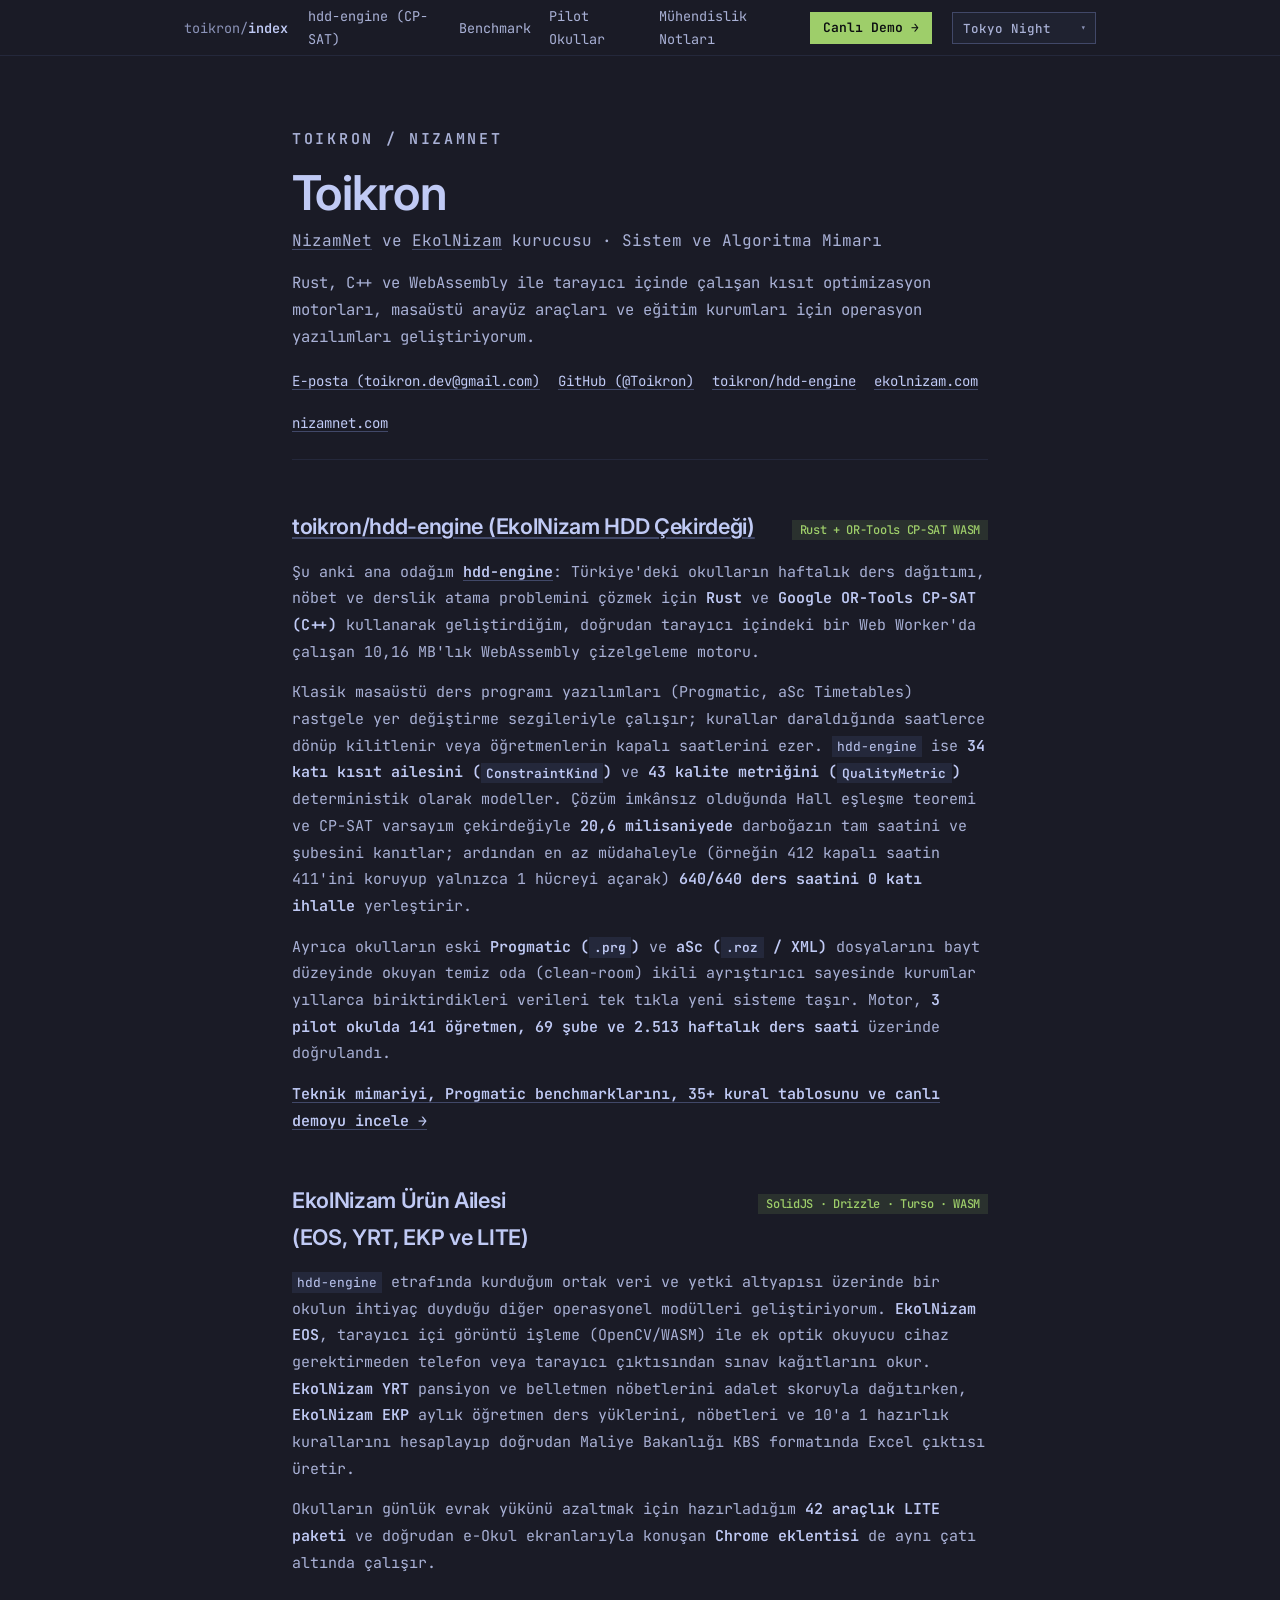
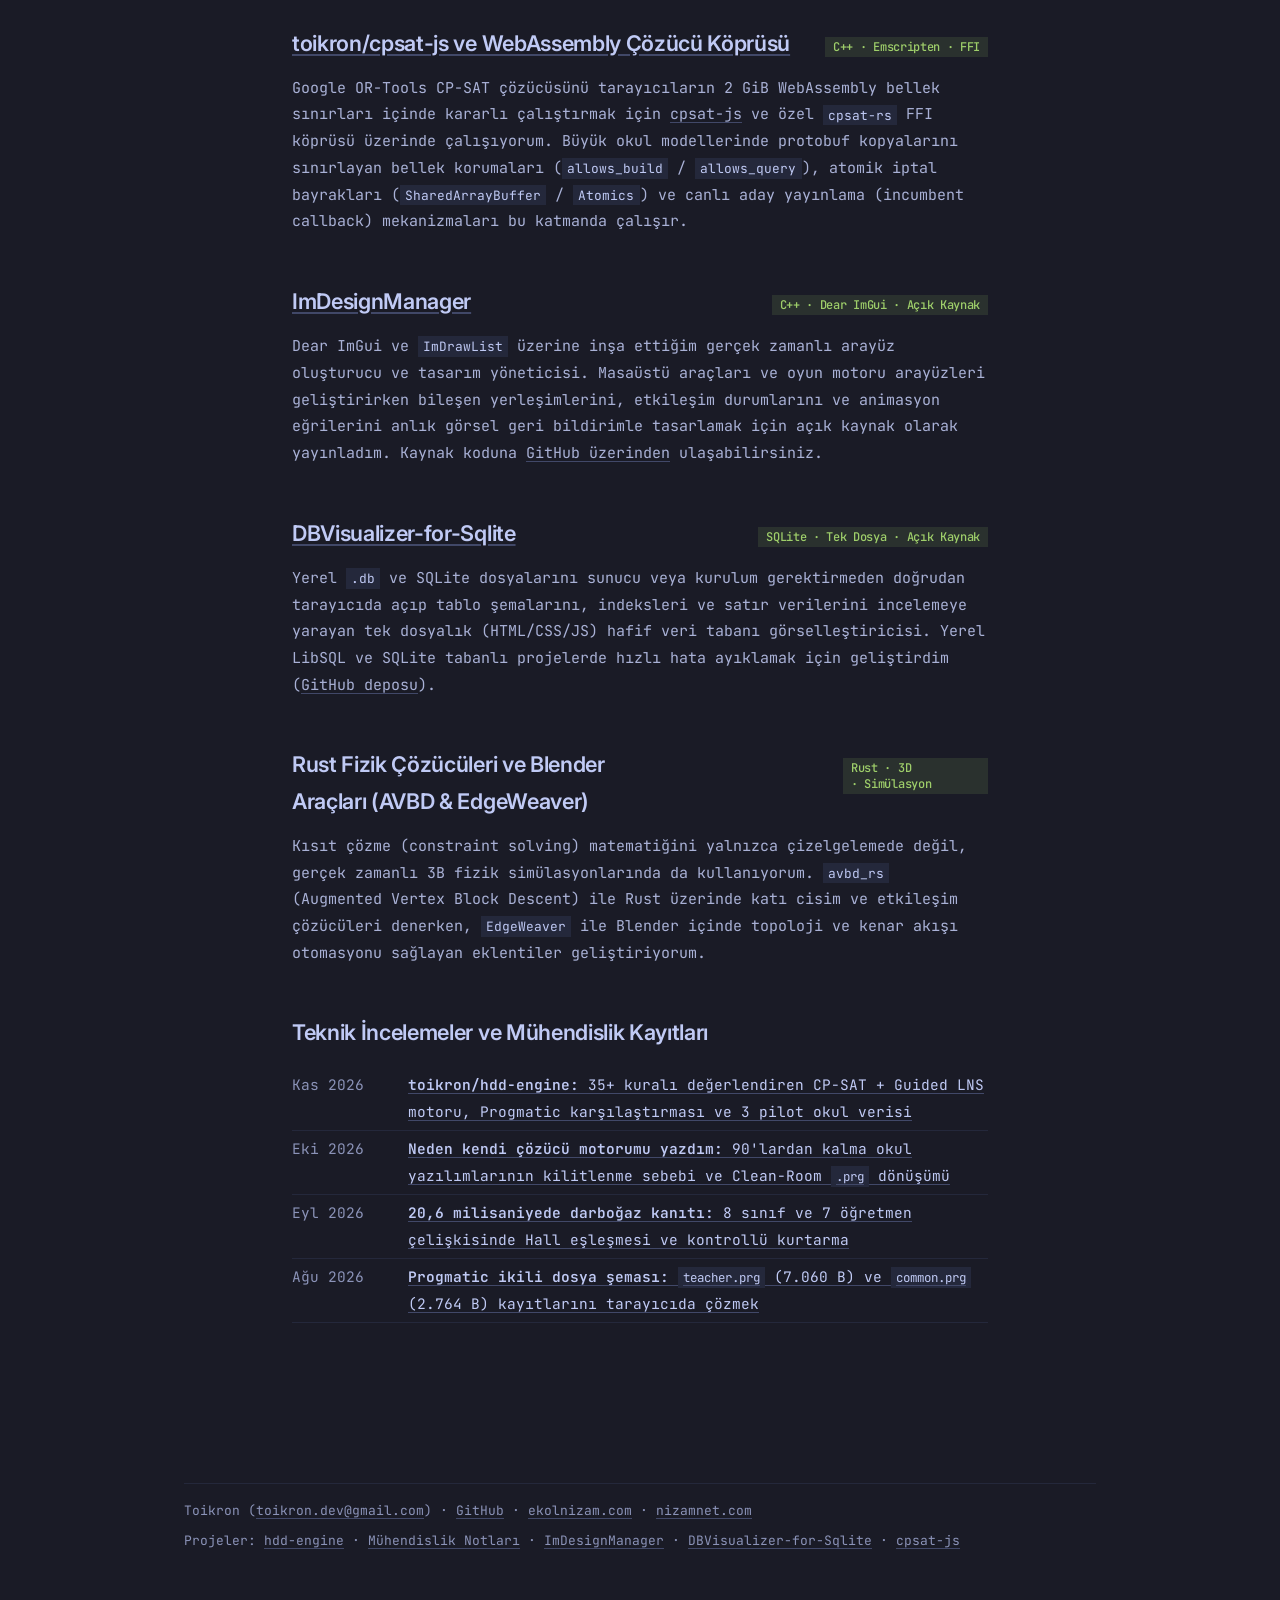
==== index.html @ 5dd24858 "Initial publish: Toikron engineering profile & hdd-engine CP-SAT benchmark" ====
<!DOCTYPE html>
<html lang="tr" data-theme="tokyo-night">
<head>
  <meta charset="utf-8">
  <meta name="viewport" content="width=device-width, initial-scale=1">
  <title>Toikron · NizamNet, EkolNizam ve Sistem Mühendisliği</title>
  <meta name="description" content="Toikron - NizamNet ve EkolNizam kurucusu. Rust, C++, WebAssembly ve kısıt programlama (OR-Tools CP-SAT) tabanlı operasyon yazılımları, geliştirici araçları ve açık kaynak projeler.">
  <meta name="author" content="Toikron">
  <script>
    (() => {
      let theme = null;
      try { theme = localStorage.getItem("theme"); } catch {}
      if (!theme) theme = "tokyo-night";
      document.documentElement.dataset.theme = theme;
    })();
  </script>
  <link rel="stylesheet" href="/style.css">
</head>
<body>
  <header class="bar">
    <div class="bar-inner">
      <a class="bar-name" href="/"><span>toikron/</span>index</a>
      <nav class="bar-links" aria-label="Ana menü">
        <a href="/hdd-engine/">hdd-engine (CP-SAT)</a>
        <a class="hide-sm" href="/hdd-engine/#measured">Benchmark</a>
        <a class="hide-sm" href="/hdd-engine/#pilot">Pilot Okullar</a>
        <a class="hide-sm" href="/hdd-engine/neden/">Mühendislik Notları</a>
        <a class="sponsor-button" href="/hdd-engine/#live-demo">Canlı Demo →</a>
      </nav>
      <label class="theme">
        <select class="theme-select" id="theme" aria-label="Tema seçimi">
          <option value="tokyo-night">Tokyo Night</option>
          <option value="catppuccin">Catppuccin</option>
          <option value="flexoki-light">Flexoki Light</option>
        </select>
        <span class="caret" aria-hidden="true">▾</span>
      </label>
    </div>
  </header>

  <main class="profile-page">
    <div class="profile-header">
      <p class="eyebrow">TOIKRON / NIZAMNET</p>
      <h1>Toikron</h1>
      <p class="role"><a href="https://nizamnet.com">NizamNet</a> ve <a href="https://ekolnizam.com">EkolNizam</a> kurucusu · Sistem ve Algoritma Mimarı</p>
      <p class="lead">
        Rust, C++ ve WebAssembly ile tarayıcı içinde çalışan kısıt optimizasyon motorları, masaüstü arayüz araçları ve eğitim kurumları için operasyon yazılımları geliştiriyorum.
      </p>
      <div class="contact-links">
        <a href="mailto:toikron.dev@gmail.com">E-posta (toikron.dev@gmail.com)</a>
        <a href="https://github.com/Toikron">GitHub (@Toikron)</a>
        <a href="/hdd-engine/">toikron/hdd-engine</a>
        <a href="https://ekolnizam.com">ekolnizam.com</a>
        <a href="https://nizamnet.com">nizamnet.com</a>
      </div>
    </div>

    <h2 id="hdd-engine">
      <span><a href="/hdd-engine/">toikron/hdd-engine (EkolNizam HDD Çekirdeği)</a></span>
      <span class="tag">Rust + OR-Tools CP-SAT WASM</span>
    </h2>
    <p>
      Şu anki ana odağım <a href="/hdd-engine/"><strong>hdd-engine</strong></a>: Türkiye'deki okulların haftalık ders dağıtımı, nöbet ve derslik atama problemini çözmek için <strong>Rust</strong> ve <strong>Google OR-Tools CP-SAT (C++)</strong> kullanarak geliştirdiğim, doğrudan tarayıcı içindeki bir Web Worker'da çalışan 10,16 MB'lık WebAssembly çizelgeleme motoru.
    </p>
    <p>
      Klasik masaüstü ders programı yazılımları (Progmatic, aSc Timetables) rastgele yer değiştirme sezgileriyle çalışır; kurallar daraldığında saatlerce dönüp kilitlenir veya öğretmenlerin kapalı saatlerini ezer. <code>hdd-engine</code> ise <strong>34 katı kısıt ailesini (<code>ConstraintKind</code>)</strong> ve <strong>43 kalite metriğini (<code>QualityMetric</code>)</strong> deterministik olarak modeller. Çözüm imkânsız olduğunda Hall eşleşme teoremi ve CP-SAT varsayım çekirdeğiyle <strong>20,6 milisaniyede</strong> darboğazın tam saatini ve şubesini kanıtlar; ardından en az müdahaleyle (örneğin 412 kapalı saatin 411'ini koruyup yalnızca 1 hücreyi açarak) <strong>640/640 ders saatini 0 katı ihlalle</strong> yerleştirir.
    </p>
    <p>
      Ayrıca okulların eski <strong>Progmatic (<code>.prg</code>)</strong> ve <strong>aSc (<code>.roz</code> / XML)</strong> dosyalarını bayt düzeyinde okuyan temiz oda (clean-room) ikili ayrıştırıcı sayesinde kurumlar yıllarca biriktirdikleri verileri tek tıkla yeni sisteme taşır. Motor, <strong>3 pilot okulda 141 öğretmen, 69 şube ve 2.513 haftalık ders saati</strong> üzerinde doğrulandı.
    </p>
    <p>
      <a href="/hdd-engine/"><strong>Teknik mimariyi, Progmatic benchmarklarını, 35+ kural tablosunu ve canlı demoyu incele →</strong></a>
    </p>

    <h2 id="ekolnizam-ekosistem">
      <span>EkolNizam Ürün Ailesi (EOS, YRT, EKP ve LITE)</span>
      <span class="tag">SolidJS · Drizzle · Turso · WASM</span>
    </h2>
    <p>
      <code>hdd-engine</code> etrafında kurduğum ortak veri ve yetki altyapısı üzerinde bir okulun ihtiyaç duyduğu diğer operasyonel modülleri geliştiriyorum. <strong>EkolNizam EOS</strong>, tarayıcı içi görüntü işleme (OpenCV/WASM) ile ek optik okuyucu cihaz gerektirmeden telefon veya tarayıcı çıktısından sınav kağıtlarını okur. <strong>EkolNizam YRT</strong> pansiyon ve belletmen nöbetlerini adalet skoruyla dağıtırken, <strong>EkolNizam EKP</strong> aylık öğretmen ders yüklerini, nöbetleri ve 10'a 1 hazırlık kurallarını hesaplayıp doğrudan Maliye Bakanlığı KBS formatında Excel çıktısı üretir.
    </p>
    <p>
      Okulların günlük evrak yükünü azaltmak için hazırladığım <strong>42 araçlık LITE paketi</strong> ve doğrudan e-Okul ekranlarıyla konuşan <strong>Chrome eklentisi</strong> de aynı çatı altında çalışır.
    </p>

    <h2 id="cpsat-js">
      <span><a href="https://github.com/Toikron/cpsat-js">toikron/cpsat-js ve WebAssembly Çözücü Köprüsü</a></span>
      <span class="tag">C++ · Emscripten · FFI</span>
    </h2>
    <p>
      Google OR-Tools CP-SAT çözücüsünü tarayıcıların 2 GiB WebAssembly bellek sınırları içinde kararlı çalıştırmak için <a href="https://github.com/Toikron/cpsat-js">cpsat-js</a> ve özel <code>cpsat-rs</code> FFI köprüsü üzerinde çalışıyorum. Büyük okul modellerinde protobuf kopyalarını sınırlayan bellek korumaları (<code>allows_build</code> / <code>allows_query</code>), atomik iptal bayrakları (<code>SharedArrayBuffer</code> / <code>Atomics</code>) ve canlı aday yayınlama (incumbent callback) mekanizmaları bu katmanda çalışır.
    </p>

    <h2 id="imdesignmanager">
      <span><a href="https://github.com/Toikron/ImDesignManager">ImDesignManager</a></span>
      <span class="tag">C++ · Dear ImGui · Açık Kaynak</span>
    </h2>
    <p>
      Dear ImGui ve <code>ImDrawList</code> üzerine inşa ettiğim gerçek zamanlı arayüz oluşturucu ve tasarım yöneticisi. Masaüstü araçları ve oyun motoru arayüzleri geliştirirken bileşen yerleşimlerini, etkileşim durumlarını ve animasyon eğrilerini anlık görsel geri bildirimle tasarlamak için açık kaynak olarak yayınladım. Kaynak koduna <a href="https://github.com/Toikron/ImDesignManager">GitHub üzerinden</a> ulaşabilirsiniz.
    </p>

    <h2 id="dbvisualizer">
      <span><a href="https://github.com/Toikron/DBVisualizer-for-Sqlite">DBVisualizer-for-Sqlite</a></span>
      <span class="tag">SQLite · Tek Dosya · Açık Kaynak</span>
    </h2>
    <p>
      Yerel <code>.db</code> ve SQLite dosyalarını sunucu veya kurulum gerektirmeden doğrudan tarayıcıda açıp tablo şemalarını, indeksleri ve satır verilerini incelemeye yarayan tek dosyalık (HTML/CSS/JS) hafif veri tabanı görselleştiricisi. Yerel LibSQL ve SQLite tabanlı projelerde hızlı hata ayıklamak için geliştirdim (<a href="https://github.com/Toikron/DBVisualizer-for-Sqlite">GitHub deposu</a>).
    </p>

    <h2 id="fizik-ve-3d">
      <span>Rust Fizik Çözücüleri ve Blender Araçları (AVBD &amp; EdgeWeaver)</span>
      <span class="tag">Rust · 3D · Simülasyon</span>
    </h2>
    <p>
      Kısıt çözme (constraint solving) matematiğini yalnızca çizelgelemede değil, gerçek zamanlı 3B fizik simülasyonlarında da kullanıyorum. <code>avbd_rs</code> (Augmented Vertex Block Descent) ile Rust üzerinde katı cisim ve etkileşim çözücüleri denerken, <code>EdgeWeaver</code> ile Blender içinde topoloji ve kenar akışı otomasyonu sağlayan eklentiler geliştiriyorum.
    </p>

    <h2 id="yazilar">
      <span>Teknik İncelemeler ve Mühendislik Kayıtları</span>
    </h2>
    <ul class="posts">
      <li>
        <time>Kas 2026</time>
        <span><a href="/hdd-engine/"><strong>toikron/hdd-engine:</strong> 35+ kuralı değerlendiren CP-SAT + Guided LNS motoru, Progmatic karşılaştırması ve 3 pilot okul verisi</a></span>
      </li>
      <li>
        <time>Eki 2026</time>
        <span><a href="/hdd-engine/neden/"><strong>Neden kendi çözücü motorumu yazdım:</strong> 90'lardan kalma okul yazılımlarının kilitlenme sebebi ve Clean-Room <code>.prg</code> dönüşümü</a></span>
      </li>
      <li>
        <time>Eyl 2026</time>
        <span><a href="/hdd-engine/#diagnosis"><strong>20,6 milisaniyede darboğaz kanıtı:</strong> 8 sınıf ve 7 öğretmen çelişkisinde Hall eşleşmesi ve kontrollü kurtarma</a></span>
      </li>
      <li>
        <time>Ağu 2026</time>
        <span><a href="/hdd-engine/#prg-binary"><strong>Progmatic ikili dosya şeması:</strong> <code>teacher.prg</code> (7.060 B) ve <code>common.prg</code> (2.764 B) kayıtlarını tarayıcıda çözmek</a></span>
      </li>
    </ul>
  </main>

  <footer>
    <p>Toikron (<a href="mailto:toikron.dev@gmail.com">toikron.dev@gmail.com</a>) · <a href="https://github.com/Toikron">GitHub</a> · <a href="https://ekolnizam.com">ekolnizam.com</a> · <a href="https://nizamnet.com">nizamnet.com</a></p>
    <p class="more-projects">Projeler: <a href="/hdd-engine/">hdd-engine</a> · <a href="/hdd-engine/neden/">Mühendislik Notları</a> · <a href="https://github.com/Toikron/ImDesignManager">ImDesignManager</a> · <a href="https://github.com/Toikron/DBVisualizer-for-Sqlite">DBVisualizer-for-Sqlite</a> · <a href="https://github.com/Toikron/cpsat-js">cpsat-js</a></p>
  </footer>

  <script type="module">
    const sel = document.getElementById("theme");
    const root = document.documentElement;
    sel.value = root.dataset.theme || "tokyo-night";
    sel.addEventListener("change", () => {
      root.classList.add("no-transition");
      root.dataset.theme = sel.value;
      try { localStorage.setItem("theme", sel.value); } catch {}
      requestAnimationFrame(() => requestAnimationFrame(() => root.classList.remove("no-transition")));
    });
  </script>
</body>
</html>
---- style.css ----
@import url('https://fonts.googleapis.com/css2?family=Inter:wght@400;500;600;700&family=JetBrains+Mono:wght@400;500;600;700&display=swap');

:root, [data-theme="tokyo-night"] {
  color-scheme: dark;
  --t-bg-deep: #13141c;
  --t-bg: #1a1b26;
  --t-surface: #1f2230;
  --t-surface-2: #24283b;
  --t-border-subtle: #24283b;
  --t-border-strong: #414868;
  --t-text: #c0caf5;
  --t-text-secondary: #a9b1d6;
  --t-text-muted: #8b93b8;
  --t-brand: #9ece6a;
  --t-brand-soft: #9ece6a1f;
  --t-brand-ink: #0c0e10;
  --t-green: #9ece6a;
  --t-green-ink: #0c0e10;
  --t-warn: #e0af68;
  --t-danger: #f7768e;
  --t-danger-soft: #f7768e24;
  --t-info: #7aa2f7;
  --t-selection: #292e42;
  --t-ring: rgba(255, 255, 255, 0.07);
  --t-ring-hover: rgba(255, 255, 255, 0.14);
}

[data-theme="catppuccin"] {
  color-scheme: dark;
  --t-bg-deep: #11111b;
  --t-bg: #1e1e2e;
  --t-surface: #232334;
  --t-surface-2: #313244;
  --t-border-subtle: #313244;
  --t-border-strong: #45475a;
  --t-text: #cdd6f4;
  --t-text-secondary: #bac2de;
  --t-text-muted: #9399b2;
  --t-brand: #89b4fa;
  --t-brand-soft: #89b4fa1f;
  --t-brand-ink: #11111b;
  --t-green: #a6e3a1;
  --t-green-ink: #11111b;
  --t-warn: #f9e2af;
  --t-danger: #f38ba8;
  --t-danger-soft: #f38ba824;
  --t-info: #89dceb;
  --t-selection: #45475a;
  --t-ring: rgba(255, 255, 255, 0.07);
  --t-ring-hover: rgba(255, 255, 255, 0.14);
}

[data-theme="flexoki-light"] {
  color-scheme: light;
  --t-bg-deep: #f2f0e5;
  --t-bg: #fffcf0;
  --t-surface: #f7f4e9;
  --t-surface-2: #e6e4d9;
  --t-border-subtle: #e6e4d9;
  --t-border-strong: #b7b5ac;
  --t-text: #100f0f;
  --t-text-secondary: #403e3c;
  --t-text-muted: #6f6e69;
  --t-brand: #205ea6;
  --t-brand-soft: #205ea61f;
  --t-brand-ink: #fffcf0;
  --t-green: #66800b;
  --t-green-ink: #fffcf0;
  --t-warn: #ad8301;
  --t-danger: #af3029;
  --t-danger-soft: #af30291a;
  --t-info: #205ea6;
  --t-selection: #dad8ce;
  --t-ring: rgba(0, 0, 0, 0.1);
  --t-ring-hover: rgba(0, 0, 0, 0.18);
}

:root {
  --color-bg-deep: var(--t-bg-deep);
  --color-bg: var(--t-bg);
  --color-surface: var(--t-surface);
  --color-surface-2: var(--t-surface-2);
  --color-border: var(--t-border-subtle);
  --color-border-strong: var(--t-border-strong);
  --color-text: var(--t-text);
  --color-text-secondary: var(--t-text-secondary);
  --color-text-muted: var(--t-text-muted);
  --color-brand: var(--t-brand);
  --color-brand-soft: var(--t-brand-soft);
  --color-brand-ink: var(--t-brand-ink);
  --color-ring: var(--t-brand);
  --font-mono: "JetBrains Mono", ui-monospace, SFMono-Regular, Menlo, Consolas, monospace;
  --font-sans: "Inter", -apple-system, BlinkMacSystemFont, "Segoe UI", Roboto, sans-serif;
  --nav-h: 3.5rem;
  --measure: 50rem;
}

.no-transition, .no-transition * {
  transition: none !important;
}

* {
  box-sizing: border-box;
  border-radius: 0;
}

[hidden] {
  display: none !important;
}

html {
  -webkit-text-size-adjust: 100%;
  font-synthesis: none;
  scroll-behavior: smooth;
}

body {
  background: var(--color-bg);
  color: var(--color-text);
  font: 400 15.5px/1.68 var(--font-mono);
  margin: 0;
}

::selection {
  background: var(--t-selection);
  color: var(--color-text);
}

[id] {
  scroll-margin-top: calc(var(--nav-h) + 1rem);
}

h1, h2, h3, h4 {
  font-family: var(--font-sans);
  letter-spacing: -0.015em;
  text-wrap: balance;
  color: var(--color-text);
  margin: 0;
  font-weight: 600;
}

a {
  color: inherit;
  text-decoration: underline;
  text-decoration-color: var(--color-border-strong);
  text-underline-offset: 3px;
  text-decoration-skip-ink: auto;
  transition: text-decoration-color 0.15s ease-out, color 0.15s ease-out;
}

a:hover {
  text-decoration-color: var(--color-brand);
  color: var(--color-text);
}

:focus-visible {
  outline: 2px solid var(--color-ring);
  outline-offset: 2px;
}

code {
  font-family: var(--font-mono);
}

:not(pre) > code {
  background: var(--color-surface-2);
  padding: 0.15em 0.4em;
  font-size: 0.86em;
  color: var(--color-text);
}

/* Header Bar (huacnlee/cargo style) */
.bar {
  z-index: 100;
  height: var(--nav-h);
  background: var(--color-bg);
  border-bottom: 1px solid var(--color-border);
  position: sticky;
  top: 0;
}

.bar-inner, main, footer {
  max-width: 60rem;
  margin: 0 auto;
  padding-inline: 1rem;
}

@media (min-width: 40rem) {
  .bar-inner, main, footer {
    padding-inline: 1.5rem;
  }
}

.bar-inner {
  align-items: center;
  gap: 20px;
  height: 3.5rem;
  font-size: 13.5px;
  display: flex;
}

.bar-name {
  margin-right: auto;
  font-weight: 600;
  text-decoration: none;
  white-space: nowrap;
}

.bar-name span {
  color: var(--color-text-muted);
  font-weight: 400;
}

.bar-links {
  gap: 18px;
  align-items: center;
  display: flex;
}

.bar a:not(.bar-name):not(.sponsor-button) {
  color: var(--color-text-secondary);
  text-decoration: none;
}

.bar a:not(.bar-name):not(.sponsor-button):hover {
  color: var(--color-brand);
}

.theme {
  align-items: center;
  display: inline-flex;
  position: relative;
}

.theme-select {
  -webkit-appearance: none;
  appearance: none;
  cursor: pointer;
  font: 500 12.5px var(--font-mono);
  color: var(--color-text-secondary);
  background: var(--color-surface);
  border: 1px solid var(--color-border-strong);
  height: 32px;
  padding: 0 28px 0 10px;
}

.theme-select:hover {
  background: var(--color-surface-2);
}

.theme .caret {
  color: var(--color-text-muted);
  pointer-events: none;
  font-size: 11px;
  position: absolute;
  right: 9px;
}

.sponsor-button {
  background: var(--t-green);
  height: 32px;
  color: var(--t-green-ink) !important;
  border: 1px solid var(--t-green);
  flex: none;
  align-items: center;
  padding: 0 12px;
  font-weight: 600;
  font-size: 13px;
  text-decoration: none !important;
  display: inline-flex;
  cursor: pointer;
}

.sponsor-button:hover {
  filter: brightness(1.08);
}

/* Profile Home Styles (huacnlee.github.io style) */
.profile-page {
  max-width: 46rem;
  margin: 0 auto;
  padding: 56px 1.25rem 80px;
}

.eyebrow {
  letter-spacing: 0.18em;
  text-transform: uppercase;
  color: var(--color-brand);
  margin: 0 0 12px;
  font-size: 12px;
  font-weight: 600;
}

.profile-header h1 {
  font-size: clamp(2.2rem, 5vw, 3rem);
  line-height: 1.08;
  margin-bottom: 8px;
}

.profile-header .role {
  color: var(--color-text-secondary);
  font-size: 16px;
  margin: 0 0 14px;
}

.profile-header .lead {
  color: var(--color-text-secondary);
  font-size: 15.5px;
  line-height: 1.75;
  margin: 0 0 20px;
}

.contact-links {
  display: flex;
  flex-wrap: wrap;
  gap: 18px;
  font-size: 14px;
  margin-bottom: 48px;
  padding-bottom: 24px;
  border-bottom: 1px solid var(--color-border);
}

.profile-page h2 {
  margin: 48px 0 12px;
  font-size: 1.35rem;
  display: flex;
  align-items: baseline;
  justify-content: space-between;
  gap: 12px;
}

.profile-page h2 .tag {
  font: 500 12px var(--font-mono);
  color: var(--color-brand);
  background: var(--color-brand-soft);
  padding: 2px 8px;
}

.profile-page p {
  color: var(--color-text-secondary);
  margin: 14px 0;
  font-size: 15px;
  line-height: 1.78;
}

.profile-page strong {
  color: var(--color-text);
  font-weight: 600;
}

/* Hero & Install Box */
.hero {
  padding: 52px 0 24px;
}

.hero-label {
  letter-spacing: 0.18em;
  text-transform: uppercase;
  color: var(--color-brand);
  margin: 0 0 14px;
  font-size: 12px;
  font-weight: 600;
}

.hero h1 {
  letter-spacing: -0.02em;
  font-size: clamp(1.95rem, 5vw, 2.85rem);
  line-height: 1.12;
}

.hero h1 code {
  color: var(--color-brand);
  background: transparent;
  padding: 0;
  font-size: 0.92em;
  font-weight: 600;
}

.hero p.lead {
  color: var(--color-text-secondary);
  max-width: var(--measure);
  margin: 16px 0 28px;
  font-size: 15.5px;
  line-height: 1.72;
}

.install {
  background: var(--color-bg-deep);
  box-shadow: 0 0 0 1px var(--t-ring);
}

.tabs {
  border-bottom: 1px solid var(--color-border);
  display: flex;
  flex-wrap: wrap;
}

.tab {
  font: 500 13px var(--font-mono);
  color: var(--color-text-muted);
  cursor: pointer;
  background: transparent;
  border: 0;
  height: 40px;
  padding: 0 16px;
  box-shadow: inset 0 -2px transparent;
}

.tab[aria-selected="true"] {
  color: var(--color-text);
  box-shadow: inset 0 -2px 0 var(--color-brand);
}

.cmd {
  align-items: center;
  gap: 12px;
  padding: 16px;
  display: flex;
}

.cmd pre {
  flex: 1;
  min-width: 0;
  margin: 0;
  font-size: 13.5px;
  overflow-x: auto;
  color: var(--color-text);
}

.cmd .prompt {
  color: var(--color-text-muted);
  user-select: none;
}

.btn {
  cursor: pointer;
  background: var(--color-brand);
  height: 34px;
  padding: 0 12px;
  color: var(--color-brand-ink);
  border: 0;
  font: 600 12px var(--font-mono);
  flex: none;
  place-items: center;
  display: inline-flex;
}

.install-note {
  color: var(--color-text-secondary);
  max-width: var(--measure);
  margin: 14px 0 0;
  font-size: 13.5px;
  line-height: 1.65;
}

section {
  padding-top: 64px;
}

section > h2 {
  font-size: 1.55rem;
}

.section-desc {
  color: var(--color-text-secondary);
  max-width: var(--measure);
  margin: 8px 0 24px;
  font-size: 15px;
  line-height: 1.72;
}

/* Proof & Benchmark Cards */
.proof {
  background: var(--color-surface);
  box-shadow: 0 0 0 1px var(--t-ring);
  margin: 0 0 24px;
  padding: 20px 24px 22px;
}

.proof-title {
  color: var(--color-text-secondary);
  margin: 0 0 16px;
  font-size: 13px;
}

.proof-grid {
  grid-template-columns: 1fr 1fr;
  gap: 24px 40px;
  display: grid;
}

.proof-grid-3 {
  grid-template-columns: repeat(3, 1fr);
  gap: 20px 28px;
  display: grid;
}

.stat-label {
  color: var(--color-text-secondary);
  margin: 0;
  font-size: 13px;
}

.stat-big {
  flex-wrap: wrap;
  align-items: baseline;
  gap: 10px;
  margin: 4px 0 12px;
  display: flex;
}

.stat-big strong {
  font: 600 clamp(2.1rem, 5vw, 3rem)/1 var(--font-sans);
  letter-spacing: -0.03em;
  color: var(--color-brand);
  font-variant-numeric: tabular-nums;
}

.stat-big span {
  color: var(--color-text-secondary);
  font-size: 13.5px;
}

.mini {
  color: var(--color-text-muted);
  grid-template-columns: 6.5rem 1fr;
  align-items: center;
  gap: 6px 10px;
  font-size: 12px;
  display: grid;
}

.mini .track {
  height: 10px;
}

.mini .val {
  height: 10px;
  color: var(--color-text-secondary);
  font-size: 12px;
  font-weight: 400;
}

.metric {
  border-top: 1px solid var(--color-border);
  padding: 20px 0;
}

.metric h3 {
  font-size: 1.05rem;
}

.metric .note {
  color: var(--color-text-muted);
  margin: 4px 0 12px;
  font-size: 13px;
  line-height: 1.6;
}

.row {
  grid-template-columns: 12.5rem 1fr;
  align-items: center;
  gap: 12px;
  margin: 7px 0;
  font-size: 13px;
  display: grid;
}

.row .who {
  color: var(--color-text-secondary);
}

.track {
  height: 22px;
  position: relative;
  background: rgba(128, 128, 128, 0.06);
}

.fill {
  background: var(--c);
  height: 100%;
  box-shadow: inset 0 0 0 1px var(--o, transparent);
}

.val {
  white-space: nowrap;
  height: 22px;
  color: var(--color-text);
  align-items: center;
  padding-left: 8px;
  font-weight: 500;
  display: flex;
  position: absolute;
  top: 0;
}

.fork {
  --c: var(--color-brand);
}

.nightly {
  --c: var(--color-brand-soft);
  --o: var(--color-brand);
}

.stock {
  --c: var(--color-border-strong);
}

.danger-bar {
  --c: var(--t-danger);
}

.legend {
  color: var(--color-text-secondary);
  flex-wrap: wrap;
  gap: 8px 24px;
  margin: 0 0 10px;
  padding: 0;
  font-size: 13px;
  list-style: none;
  display: flex;
}

.legend li {
  align-items: center;
  gap: 8px;
  display: flex;
}

.swatch {
  background: var(--c);
  width: 12px;
  height: 12px;
  box-shadow: inset 0 0 0 1px var(--o, transparent);
}

.growth {
  grid-template-columns: 1fr 1fr;
  gap: 32px 40px;
  margin-top: 12px;
  display: grid;
}

.growth h3 {
  margin-bottom: 12px;
  font-size: 1.02rem;
}

.cols {
  grid-template-columns: repeat(var(--n), 1fr);
  border-bottom: 1px solid var(--color-border-strong);
  align-items: end;
  gap: 10px;
  height: 170px;
  display: grid;
  padding-top: 16px;
}

.col {
  justify-content: center;
  align-items: end;
  gap: 4px;
  height: 100%;
  display: flex;
}

.col .b {
  background: var(--c);
  width: 44%;
  max-width: 24px;
  position: relative;
}

.h3-val {
  font: 400 13px var(--font-mono);
  color: var(--color-text-secondary);
  margin-left: 8px;
}

.axis {
  grid-template-columns: repeat(var(--n), 1fr);
  color: var(--color-text-muted);
  text-align: center;
  gap: 10px;
  margin-top: 6px;
  font-size: 11.5px;
  display: grid;
}

/* Terminal & Code */
.term {
  background: var(--color-bg-deep);
  box-shadow: 0 0 0 1px var(--t-ring);
  color: var(--color-text-secondary);
  margin: 0 0 20px;
  padding: 1em 1.25em;
  font-size: 12.8px;
  line-height: 1.68;
  overflow-x: auto;
}

.term .prompt {
  color: var(--color-text-muted);
}

.term .cmdline {
  color: var(--color-text);
}

.term .status {
  color: var(--color-brand);
  font-weight: 600;
}

.term .err {
  color: var(--t-danger);
  font-weight: 600;
}

.term .warn {
  color: var(--t-warn);
  font-weight: 600;
}

/* Screenshots */
.shot {
  margin: 0 0 28px;
}

.shot img {
  width: 100%;
  height: auto;
  box-shadow: 0 0 0 1px var(--t-ring);
  display: block;
  background: var(--color-bg-deep);
}

.shot figcaption {
  color: var(--color-text-muted);
  max-width: var(--measure);
  margin-top: 10px;
  font-size: 13px;
  line-height: 1.6;
}

.shot-grid {
  display: grid;
  grid-template-columns: 1fr 1fr;
  gap: 20px;
  margin: 20px 0 28px;
}

/* Lists & Tables */
.changes {
  max-width: var(--measure);
  margin: 0;
  padding: 0 0 0 1.25em;
  list-style: square;
}

.changes li {
  color: var(--color-text-secondary);
  margin: 0 0 16px;
  font-size: 14.8px;
  line-height: 1.72;
}

.changes li::marker {
  color: var(--color-text-muted);
}

.changes strong {
  color: var(--color-text);
  font-weight: 600;
}

.data-table-wrap {
  overflow-x: auto;
  background: var(--color-bg-deep);
  box-shadow: 0 0 0 1px var(--t-ring);
  margin: 16px 0 24px;
}

.data-table {
  width: 100%;
  border-collapse: collapse;
  font-size: 13px;
  text-align: left;
}

.data-table th, .data-table td {
  padding: 10px 14px;
  border-bottom: 1px solid var(--color-border);
  vertical-align: top;
}

.data-table th {
  color: var(--color-text);
  background: var(--color-surface);
  font-weight: 600;
  white-space: nowrap;
}

.data-table td {
  color: var(--color-text-secondary);
}

.badge-ok {
  color: var(--color-brand);
  background: var(--color-brand-soft);
  padding: 2px 6px;
  font-size: 11.5px;
  font-weight: 600;
  white-space: nowrap;
}

.badge-err {
  color: var(--t-danger);
  background: var(--t-danger-soft);
  padding: 2px 6px;
  font-size: 11.5px;
  font-weight: 600;
  white-space: nowrap;
}

/* Interactive Demo Box */
.demo-box {
  background: var(--color-bg-deep);
  box-shadow: 0 0 0 1px var(--color-border-strong);
  margin: 20px 0 28px;
}

.demo-toolbar {
  background: var(--color-surface);
  border-bottom: 1px solid var(--color-border);
  padding: 12px 16px;
  display: flex;
  flex-wrap: wrap;
  gap: 12px;
  align-items: center;
}

.demo-select {
  font: 500 13px var(--font-mono);
  color: var(--color-text);
  background: var(--color-bg);
  border: 1px solid var(--color-border-strong);
  height: 34px;
  padding: 0 10px;
}

.demo-btn {
  font: 600 12.5px var(--font-mono);
  cursor: pointer;
  height: 34px;
  padding: 0 12px;
  border: 1px solid var(--color-border-strong);
  background: var(--color-surface-2);
  color: var(--color-text);
}

.demo-btn.active, .demo-btn:hover {
  border-color: var(--color-brand);
  color: var(--color-brand);
}

.tt-grid {
  width: 100%;
  border-collapse: collapse;
  font-size: 12px;
  table-layout: fixed;
}

.tt-grid th, .tt-grid td {
  border: 1px solid var(--color-border);
  padding: 6px 8px;
  height: 54px;
  vertical-align: middle;
  text-align: center;
}

.tt-grid th {
  background: var(--color-surface);
  color: var(--color-text);
  height: 36px;
  font-weight: 600;
}

.tt-cell-filled {
  background: var(--color-surface-2);
  color: var(--color-text);
  border-left: 3px solid var(--color-brand) !important;
}

.tt-cell-violated {
  background: var(--t-danger-soft);
  color: var(--color-text);
  border-left: 3px solid var(--t-danger) !important;
}

.tt-cell-closed {
  background: repeating-linear-gradient(
    -45deg,
    transparent,
    transparent 5px,
    rgba(247, 118, 142, 0.08) 5px,
    rgba(247, 118, 142, 0.08) 10px
  );
  color: var(--t-danger);
  font-size: 11px;
}

.tt-lesson {
  font-weight: 600;
  color: var(--color-text);
  display: block;
  white-space: nowrap;
  overflow: hidden;
  text-overflow: ellipsis;
}

.tt-sub {
  font-size: 11px;
  color: var(--color-text-muted);
  display: block;
  white-space: nowrap;
  overflow: hidden;
  text-overflow: ellipsis;
}

.sponsor {
  border: 1px solid var(--t-green);
  flex-wrap: wrap;
  justify-content: space-between;
  align-items: center;
  gap: 12px 24px;
  margin: 28px 0;
  padding: 16px 20px;
  display: flex;
}

.sponsor p {
  color: var(--t-green);
  font-size: 15.5px;
  font-weight: 600;
  font-family: var(--font-sans);
  margin: 0;
}

.prose {
  max-width: var(--measure);
  padding: 48px 0 0;
}

.prose h1 {
  letter-spacing: -0.02em;
  margin-bottom: 12px;
  font-size: clamp(1.9rem, 5vw, 2.75rem);
  line-height: 1.12;
}

.prose h2 {
  margin: 48px 0 10px;
  font-size: 1.45rem;
}

.prose p {
  color: var(--color-text-secondary);
  margin: 16px 0;
  font-size: 15px;
  line-height: 1.8;
}

.posts {
  margin: 16px 0;
  padding: 0;
  font-size: 14.5px;
  line-height: 1.9;
  list-style: none;
}

.posts li {
  display: grid;
  grid-template-columns: 6.5rem minmax(0, 1fr);
  gap: 12px;
  padding: 4px 0;
  border-bottom: 1px solid var(--color-border);
}

.posts time {
  color: var(--color-text-muted);
  font-variant-numeric: tabular-nums;
}

details {
  border-top: 1px solid var(--color-border);
  margin-top: 20px;
  padding-top: 14px;
}

summary {
  cursor: pointer;
  color: var(--color-text);
  font-weight: 600;
  font-size: 14px;
}

footer {
  color: var(--color-text-muted);
  padding-top: 64px;
  padding-bottom: 48px;
  font-size: 13px;
}

footer p {
  border-top: 1px solid var(--color-border);
  margin: 0;
  padding-top: 16px;
}

footer p.more-projects {
  border-top: 0;
  padding-top: 8px;
}

@media (max-width: 48rem) {
  .bar-inner {
    gap: 10px;
  }
  .bar .hide-sm {
    display: none;
  }
  .row {
    grid-template-columns: 7.5rem 1fr;
    gap: 8px;
    font-size: 12px;
  }
  .proof-grid, .proof-grid-3, .growth, .shot-grid {
    grid-template-columns: 1fr;
  }
  .proof {
    padding: 16px;
  }
}
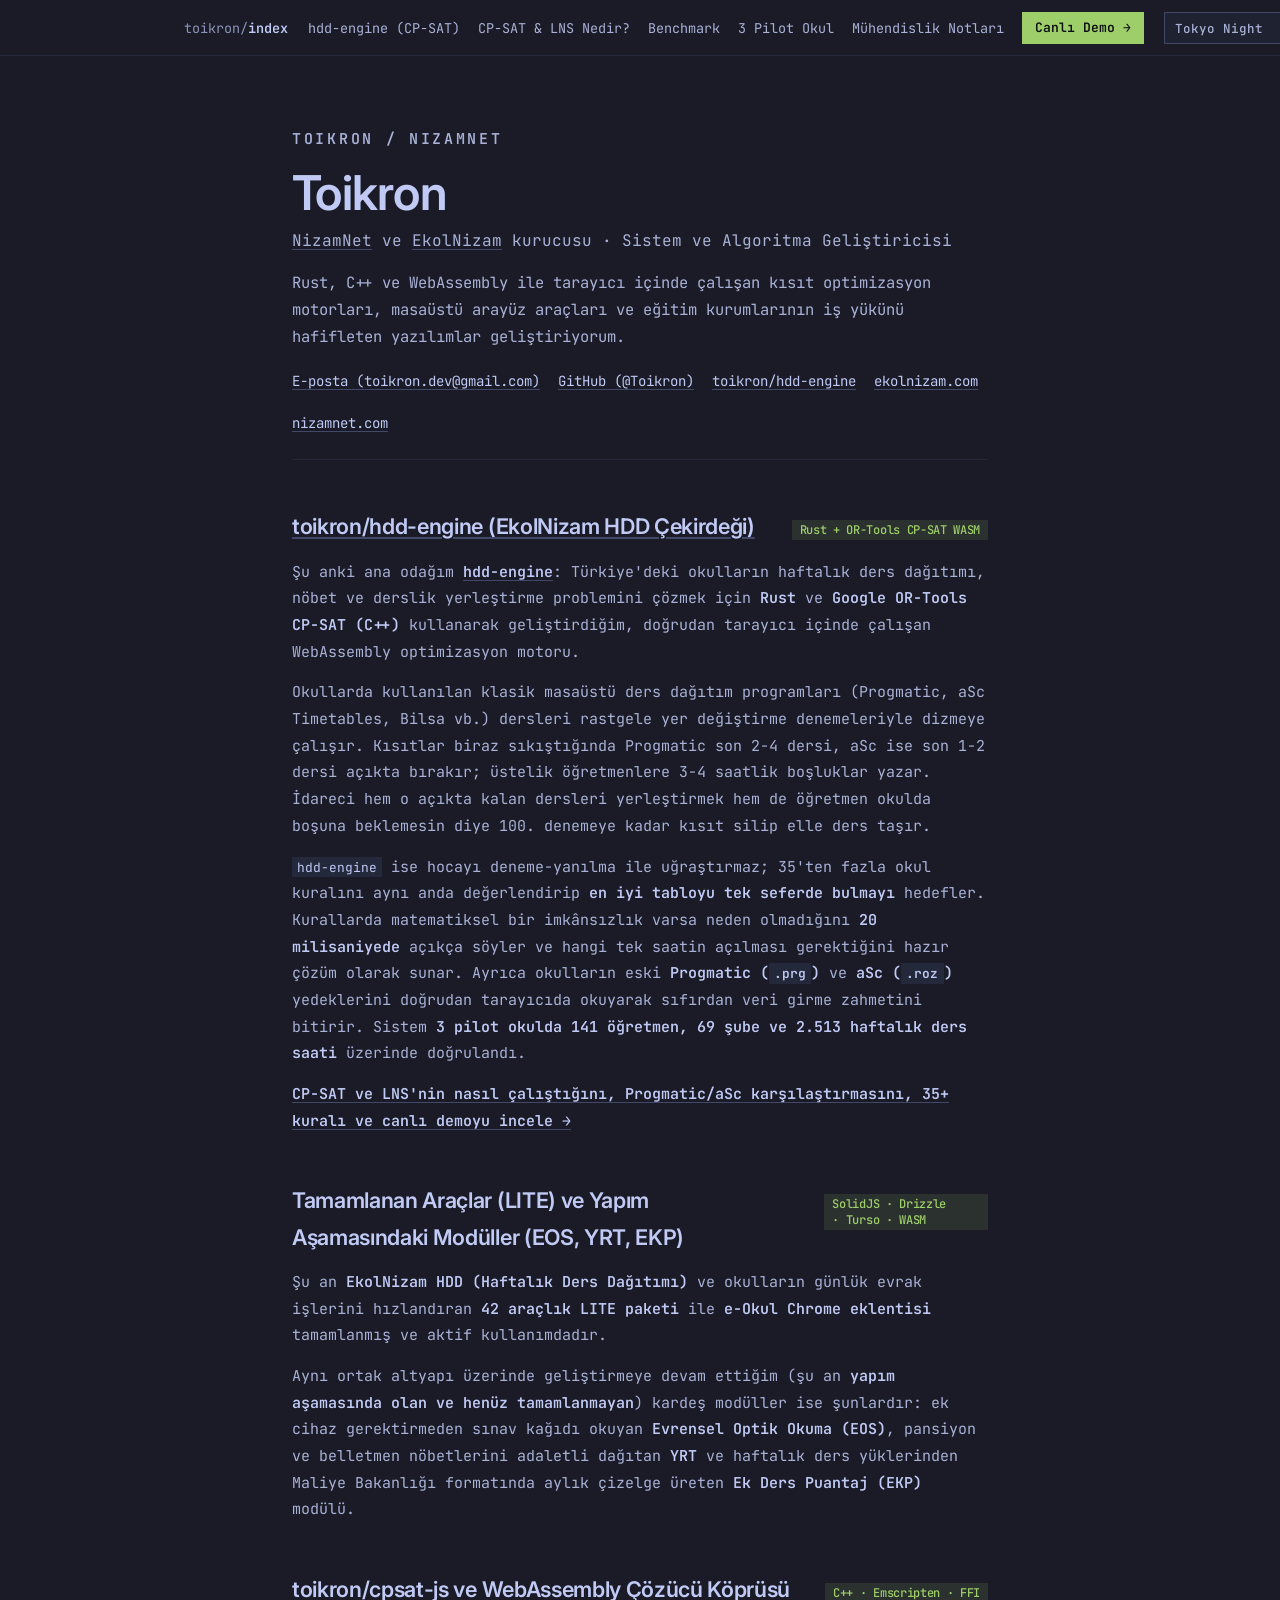
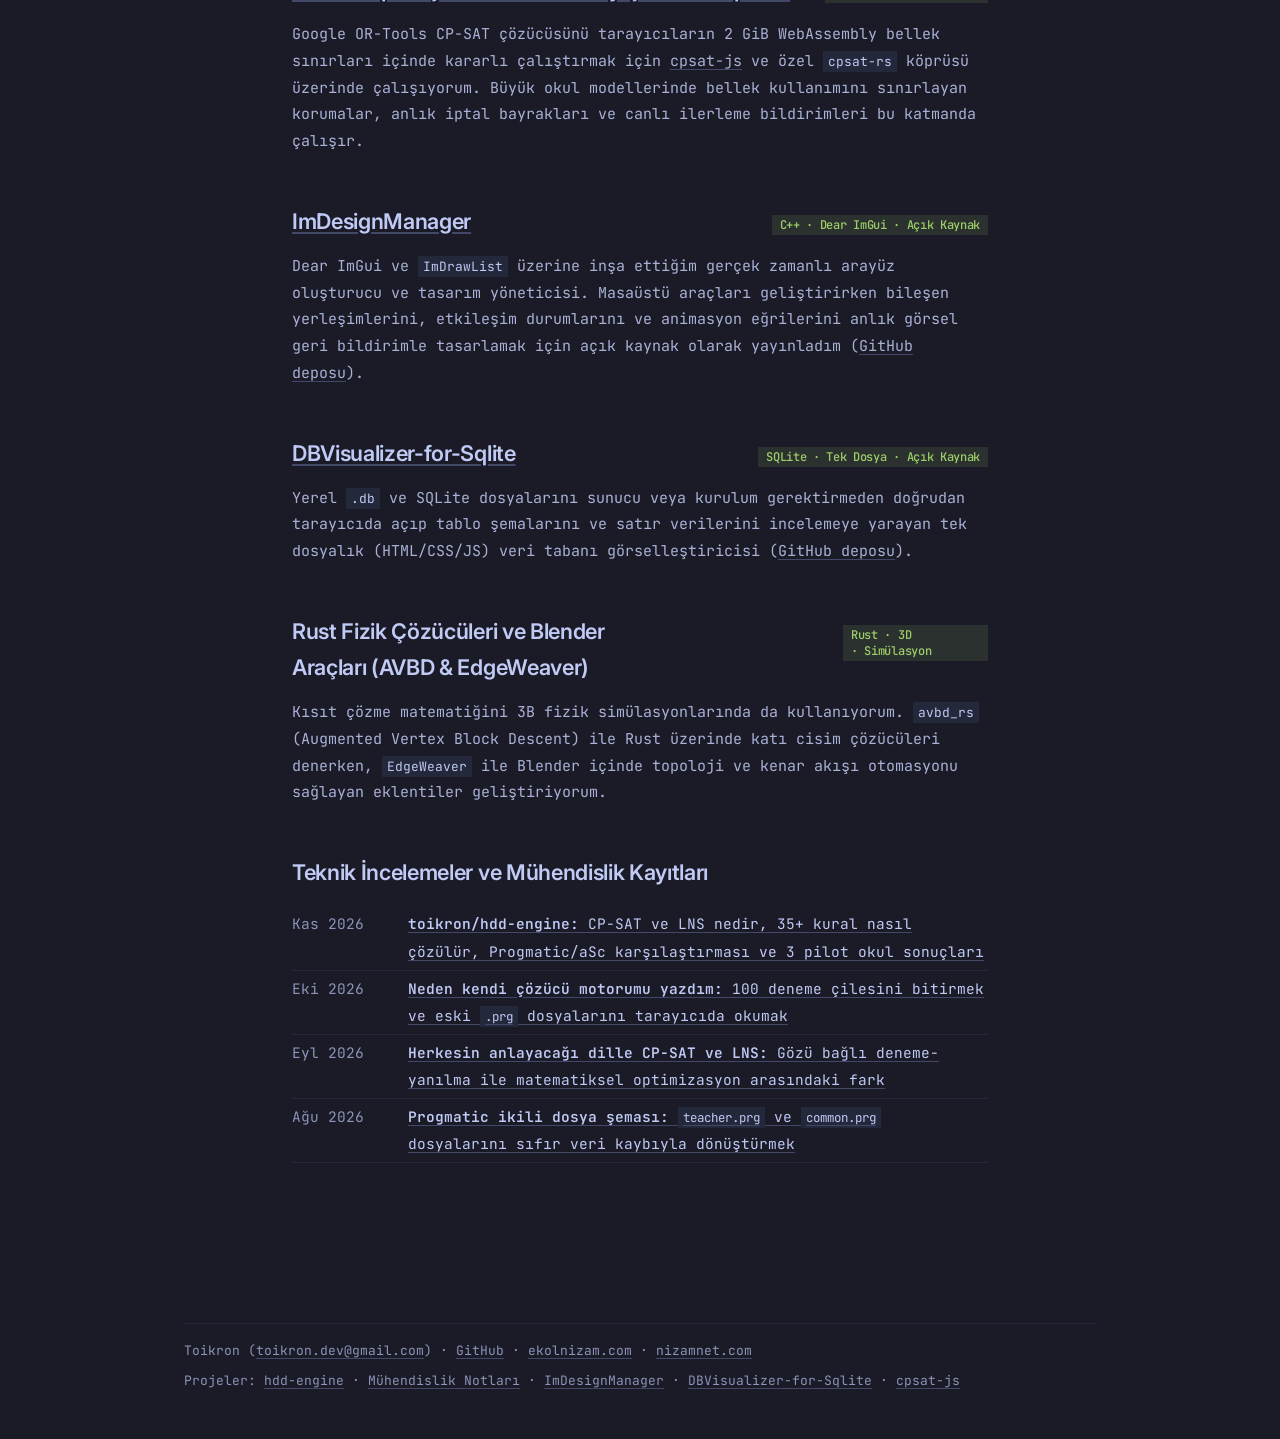
==== commit 1e8c5ff6: "Update benchmark narrative, add plain-Turkish CP-SAT & LNS explanation, update screenshots" ====
--- a/index.html
+++ b/index.html
@@ -22,8 +22,9 @@
       <a class="bar-name" href="/"><span>toikron/</span>index</a>
       <nav class="bar-links" aria-label="Ana menü">
         <a href="/hdd-engine/">hdd-engine (CP-SAT)</a>
+        <a class="hide-sm" href="/hdd-engine/#cpsat-nedir">CP-SAT &amp; LNS Nedir?</a>
         <a class="hide-sm" href="/hdd-engine/#measured">Benchmark</a>
-        <a class="hide-sm" href="/hdd-engine/#pilot">Pilot Okullar</a>
+        <a class="hide-sm" href="/hdd-engine/#pilot">3 Pilot Okul</a>
         <a class="hide-sm" href="/hdd-engine/neden/">Mühendislik Notları</a>
         <a class="sponsor-button" href="/hdd-engine/#live-demo">Canlı Demo →</a>
       </nav>
@@ -42,9 +43,9 @@
     <div class="profile-header">
       <p class="eyebrow">TOIKRON / NIZAMNET</p>
       <h1>Toikron</h1>
-      <p class="role"><a href="https://nizamnet.com">NizamNet</a> ve <a href="https://ekolnizam.com">EkolNizam</a> kurucusu · Sistem ve Algoritma Mimarı</p>
+      <p class="role"><a href="https://nizamnet.com">NizamNet</a> ve <a href="https://ekolnizam.com">EkolNizam</a> kurucusu · Sistem ve Algoritma Geliştiricisi</p>
       <p class="lead">
-        Rust, C++ ve WebAssembly ile tarayıcı içinde çalışan kısıt optimizasyon motorları, masaüstü arayüz araçları ve eğitim kurumları için operasyon yazılımları geliştiriyorum.
+        Rust, C++ ve WebAssembly ile tarayıcı içinde çalışan kısıt optimizasyon motorları, masaüstü arayüz araçları ve eğitim kurumlarının iş yükünü hafifleten yazılımlar geliştiriyorum.
       </p>
       <div class="contact-links">
         <a href="mailto:toikron.dev@gmail.com">E-posta (toikron.dev@gmail.com)</a>
@@ -60,27 +61,27 @@
       <span class="tag">Rust + OR-Tools CP-SAT WASM</span>
     </h2>
     <p>
-      Şu anki ana odağım <a href="/hdd-engine/"><strong>hdd-engine</strong></a>: Türkiye'deki okulların haftalık ders dağıtımı, nöbet ve derslik atama problemini çözmek için <strong>Rust</strong> ve <strong>Google OR-Tools CP-SAT (C++)</strong> kullanarak geliştirdiğim, doğrudan tarayıcı içindeki bir Web Worker'da çalışan 10,16 MB'lık WebAssembly çizelgeleme motoru.
+      Şu anki ana odağım <a href="/hdd-engine/"><strong>hdd-engine</strong></a>: Türkiye'deki okulların haftalık ders dağıtımı, nöbet ve derslik yerleştirme problemini çözmek için <strong>Rust</strong> ve <strong>Google OR-Tools CP-SAT (C++)</strong> kullanarak geliştirdiğim, doğrudan tarayıcı içinde çalışan WebAssembly optimizasyon motoru.
     </p>
     <p>
-      Klasik masaüstü ders programı yazılımları (Progmatic, aSc Timetables) rastgele yer değiştirme sezgileriyle çalışır; kurallar daraldığında saatlerce dönüp kilitlenir veya öğretmenlerin kapalı saatlerini ezer. <code>hdd-engine</code> ise <strong>34 katı kısıt ailesini (<code>ConstraintKind</code>)</strong> ve <strong>43 kalite metriğini (<code>QualityMetric</code>)</strong> deterministik olarak modeller. Çözüm imkânsız olduğunda Hall eşleşme teoremi ve CP-SAT varsayım çekirdeğiyle <strong>20,6 milisaniyede</strong> darboğazın tam saatini ve şubesini kanıtlar; ardından en az müdahaleyle (örneğin 412 kapalı saatin 411'ini koruyup yalnızca 1 hücreyi açarak) <strong>640/640 ders saatini 0 katı ihlalle</strong> yerleştirir.
+      Okullarda kullanılan klasik masaüstü ders dağıtım programları (Progmatic, aSc Timetables, Bilsa vb.) dersleri rastgele yer değiştirme denemeleriyle dizmeye çalışır. Kısıtlar biraz sıkıştığında Progmatic son 2-4 dersi, aSc ise son 1-2 dersi açıkta bırakır; üstelik öğretmenlere 3-4 saatlik boşluklar yazar. İdareci hem o açıkta kalan dersleri yerleştirmek hem de öğretmen okulda boşuna beklemesin diye 100. denemeye kadar kısıt silip elle ders taşır.
     </p>
     <p>
-      Ayrıca okulların eski <strong>Progmatic (<code>.prg</code>)</strong> ve <strong>aSc (<code>.roz</code> / XML)</strong> dosyalarını bayt düzeyinde okuyan temiz oda (clean-room) ikili ayrıştırıcı sayesinde kurumlar yıllarca biriktirdikleri verileri tek tıkla yeni sisteme taşır. Motor, <strong>3 pilot okulda 141 öğretmen, 69 şube ve 2.513 haftalık ders saati</strong> üzerinde doğrulandı.
+      <code>hdd-engine</code> ise hocayı deneme-yanılma ile uğraştırmaz; 35'ten fazla okul kuralını aynı anda değerlendirip <strong>en iyi tabloyu tek seferde bulmayı</strong> hedefler. Kurallarda matematiksel bir imkânsızlık varsa neden olmadığını <strong>20 milisaniyede</strong> açıkça söyler ve hangi tek saatin açılması gerektiğini hazır çözüm olarak sunar. Ayrıca okulların eski <strong>Progmatic (<code>.prg</code>)</strong> ve <strong>aSc (<code>.roz</code>)</strong> yedeklerini doğrudan tarayıcıda okuyarak sıfırdan veri girme zahmetini bitirir. Sistem <strong>3 pilot okulda 141 öğretmen, 69 şube ve 2.513 haftalık ders saati</strong> üzerinde doğrulandı.
     </p>
     <p>
-      <a href="/hdd-engine/"><strong>Teknik mimariyi, Progmatic benchmarklarını, 35+ kural tablosunu ve canlı demoyu incele →</strong></a>
+      <a href="/hdd-engine/"><strong>CP-SAT ve LNS'nin nasıl çalıştığını, Progmatic/aSc karşılaştırmasını, 35+ kuralı ve canlı demoyu incele →</strong></a>
     </p>
 
     <h2 id="ekolnizam-ekosistem">
-      <span>EkolNizam Ürün Ailesi (EOS, YRT, EKP ve LITE)</span>
+      <span>Tamamlanan Araçlar (LITE) ve Yapım Aşamasındaki Modüller (EOS, YRT, EKP)</span>
       <span class="tag">SolidJS · Drizzle · Turso · WASM</span>
     </h2>
     <p>
-      <code>hdd-engine</code> etrafında kurduğum ortak veri ve yetki altyapısı üzerinde bir okulun ihtiyaç duyduğu diğer operasyonel modülleri geliştiriyorum. <strong>EkolNizam EOS</strong>, tarayıcı içi görüntü işleme (OpenCV/WASM) ile ek optik okuyucu cihaz gerektirmeden telefon veya tarayıcı çıktısından sınav kağıtlarını okur. <strong>EkolNizam YRT</strong> pansiyon ve belletmen nöbetlerini adalet skoruyla dağıtırken, <strong>EkolNizam EKP</strong> aylık öğretmen ders yüklerini, nöbetleri ve 10'a 1 hazırlık kurallarını hesaplayıp doğrudan Maliye Bakanlığı KBS formatında Excel çıktısı üretir.
+      Şu an <strong>EkolNizam HDD (Haftalık Ders Dağıtımı)</strong> ve okulların günlük evrak işlerini hızlandıran <strong>42 araçlık LITE paketi</strong> ile <strong>e-Okul Chrome eklentisi</strong> tamamlanmış ve aktif kullanımdadır.
     </p>
     <p>
-      Okulların günlük evrak yükünü azaltmak için hazırladığım <strong>42 araçlık LITE paketi</strong> ve doğrudan e-Okul ekranlarıyla konuşan <strong>Chrome eklentisi</strong> de aynı çatı altında çalışır.
+      Aynı ortak altyapı üzerinde geliştirmeye devam ettiğim (şu an <strong>yapım aşamasında olan ve henüz tamamlanmayan</strong>) kardeş modüller ise şunlardır: ek cihaz gerektirmeden sınav kağıdı okuyan <strong>Evrensel Optik Okuma (EOS)</strong>, pansiyon ve belletmen nöbetlerini adaletli dağıtan <strong>YRT</strong> ve haftalık ders yüklerinden Maliye Bakanlığı formatında aylık çizelge üreten <strong>Ek Ders Puantaj (EKP)</strong> modülü.
     </p>
 
     <h2 id="cpsat-js">
@@ -88,7 +89,7 @@
       <span class="tag">C++ · Emscripten · FFI</span>
     </h2>
     <p>
-      Google OR-Tools CP-SAT çözücüsünü tarayıcıların 2 GiB WebAssembly bellek sınırları içinde kararlı çalıştırmak için <a href="https://github.com/Toikron/cpsat-js">cpsat-js</a> ve özel <code>cpsat-rs</code> FFI köprüsü üzerinde çalışıyorum. Büyük okul modellerinde protobuf kopyalarını sınırlayan bellek korumaları (<code>allows_build</code> / <code>allows_query</code>), atomik iptal bayrakları (<code>SharedArrayBuffer</code> / <code>Atomics</code>) ve canlı aday yayınlama (incumbent callback) mekanizmaları bu katmanda çalışır.
+      Google OR-Tools CP-SAT çözücüsünü tarayıcıların 2 GiB WebAssembly bellek sınırları içinde kararlı çalıştırmak için <a href="https://github.com/Toikron/cpsat-js">cpsat-js</a> ve özel <code>cpsat-rs</code> köprüsü üzerinde çalışıyorum. Büyük okul modellerinde bellek kullanımını sınırlayan korumalar, anlık iptal bayrakları ve canlı ilerleme bildirimleri bu katmanda çalışır.
     </p>
 
     <h2 id="imdesignmanager">
@@ -96,7 +97,7 @@
       <span class="tag">C++ · Dear ImGui · Açık Kaynak</span>
     </h2>
     <p>
-      Dear ImGui ve <code>ImDrawList</code> üzerine inşa ettiğim gerçek zamanlı arayüz oluşturucu ve tasarım yöneticisi. Masaüstü araçları ve oyun motoru arayüzleri geliştirirken bileşen yerleşimlerini, etkileşim durumlarını ve animasyon eğrilerini anlık görsel geri bildirimle tasarlamak için açık kaynak olarak yayınladım. Kaynak koduna <a href="https://github.com/Toikron/ImDesignManager">GitHub üzerinden</a> ulaşabilirsiniz.
+      Dear ImGui ve <code>ImDrawList</code> üzerine inşa ettiğim gerçek zamanlı arayüz oluşturucu ve tasarım yöneticisi. Masaüstü araçları geliştirirken bileşen yerleşimlerini, etkileşim durumlarını ve animasyon eğrilerini anlık görsel geri bildirimle tasarlamak için açık kaynak olarak yayınladım (<a href="https://github.com/Toikron/ImDesignManager">GitHub deposu</a>).
     </p>
 
     <h2 id="dbvisualizer">
@@ -104,7 +105,7 @@
       <span class="tag">SQLite · Tek Dosya · Açık Kaynak</span>
     </h2>
     <p>
-      Yerel <code>.db</code> ve SQLite dosyalarını sunucu veya kurulum gerektirmeden doğrudan tarayıcıda açıp tablo şemalarını, indeksleri ve satır verilerini incelemeye yarayan tek dosyalık (HTML/CSS/JS) hafif veri tabanı görselleştiricisi. Yerel LibSQL ve SQLite tabanlı projelerde hızlı hata ayıklamak için geliştirdim (<a href="https://github.com/Toikron/DBVisualizer-for-Sqlite">GitHub deposu</a>).
+      Yerel <code>.db</code> ve SQLite dosyalarını sunucu veya kurulum gerektirmeden doğrudan tarayıcıda açıp tablo şemalarını ve satır verilerini incelemeye yarayan tek dosyalık (HTML/CSS/JS) veri tabanı görselleştiricisi (<a href="https://github.com/Toikron/DBVisualizer-for-Sqlite">GitHub deposu</a>).
     </p>
 
     <h2 id="fizik-ve-3d">
@@ -112,7 +113,7 @@
       <span class="tag">Rust · 3D · Simülasyon</span>
     </h2>
     <p>
-      Kısıt çözme (constraint solving) matematiğini yalnızca çizelgelemede değil, gerçek zamanlı 3B fizik simülasyonlarında da kullanıyorum. <code>avbd_rs</code> (Augmented Vertex Block Descent) ile Rust üzerinde katı cisim ve etkileşim çözücüleri denerken, <code>EdgeWeaver</code> ile Blender içinde topoloji ve kenar akışı otomasyonu sağlayan eklentiler geliştiriyorum.
+      Kısıt çözme matematiğini 3B fizik simülasyonlarında da kullanıyorum. <code>avbd_rs</code> (Augmented Vertex Block Descent) ile Rust üzerinde katı cisim çözücüleri denerken, <code>EdgeWeaver</code> ile Blender içinde topoloji ve kenar akışı otomasyonu sağlayan eklentiler geliştiriyorum.
     </p>
 
     <h2 id="yazilar">
@@ -121,19 +122,19 @@
     <ul class="posts">
       <li>
         <time>Kas 2026</time>
-        <span><a href="/hdd-engine/"><strong>toikron/hdd-engine:</strong> 35+ kuralı değerlendiren CP-SAT + Guided LNS motoru, Progmatic karşılaştırması ve 3 pilot okul verisi</a></span>
+        <span><a href="/hdd-engine/"><strong>toikron/hdd-engine:</strong> CP-SAT ve LNS nedir, 35+ kural nasıl çözülür, Progmatic/aSc karşılaştırması ve 3 pilot okul sonuçları</a></span>
       </li>
       <li>
         <time>Eki 2026</time>
-        <span><a href="/hdd-engine/neden/"><strong>Neden kendi çözücü motorumu yazdım:</strong> 90'lardan kalma okul yazılımlarının kilitlenme sebebi ve Clean-Room <code>.prg</code> dönüşümü</a></span>
+        <span><a href="/hdd-engine/neden/"><strong>Neden kendi çözücü motorumu yazdım:</strong> 100 deneme çilesini bitirmek ve eski <code>.prg</code> dosyalarını tarayıcıda okumak</a></span>
       </li>
       <li>
         <time>Eyl 2026</time>
-        <span><a href="/hdd-engine/#diagnosis"><strong>20,6 milisaniyede darboğaz kanıtı:</strong> 8 sınıf ve 7 öğretmen çelişkisinde Hall eşleşmesi ve kontrollü kurtarma</a></span>
+        <span><a href="/hdd-engine/#cpsat-nedir"><strong>Herkesin anlayacağı dille CP-SAT ve LNS:</strong> Gözü bağlı deneme-yanılma ile matematiksel optimizasyon arasındaki fark</a></span>
       </li>
       <li>
         <time>Ağu 2026</time>
-        <span><a href="/hdd-engine/#prg-binary"><strong>Progmatic ikili dosya şeması:</strong> <code>teacher.prg</code> (7.060 B) ve <code>common.prg</code> (2.764 B) kayıtlarını tarayıcıda çözmek</a></span>
+        <span><a href="/hdd-engine/#prg-binary"><strong>Progmatic ikili dosya şeması:</strong> <code>teacher.prg</code> ve <code>common.prg</code> dosyalarını sıfır veri kaybıyla dönüştürmek</a></span>
       </li>
     </ul>
   </main>
--- a/style.css
+++ b/style.css
@@ -217,6 +217,10 @@
   display: flex;
 }
 
+.bar-links a {
+  white-space: nowrap;
+}
+
 .bar a:not(.bar-name):not(.sponsor-button) {
   color: var(--color-text-secondary);
   text-decoration: none;
@@ -509,7 +513,7 @@
   display: flex;
 }
 
-.stat-big strong {
+.stat-big > strong {
   font: 600 clamp(2.1rem, 5vw, 3rem)/1 var(--font-sans);
   letter-spacing: -0.03em;
   color: var(--color-brand);
@@ -519,6 +523,11 @@
 .stat-big span {
   color: var(--color-text-secondary);
   font-size: 13.5px;
+}
+
+.stat-big span strong {
+  color: var(--color-text);
+  font-weight: 600;
 }
 
 .mini {
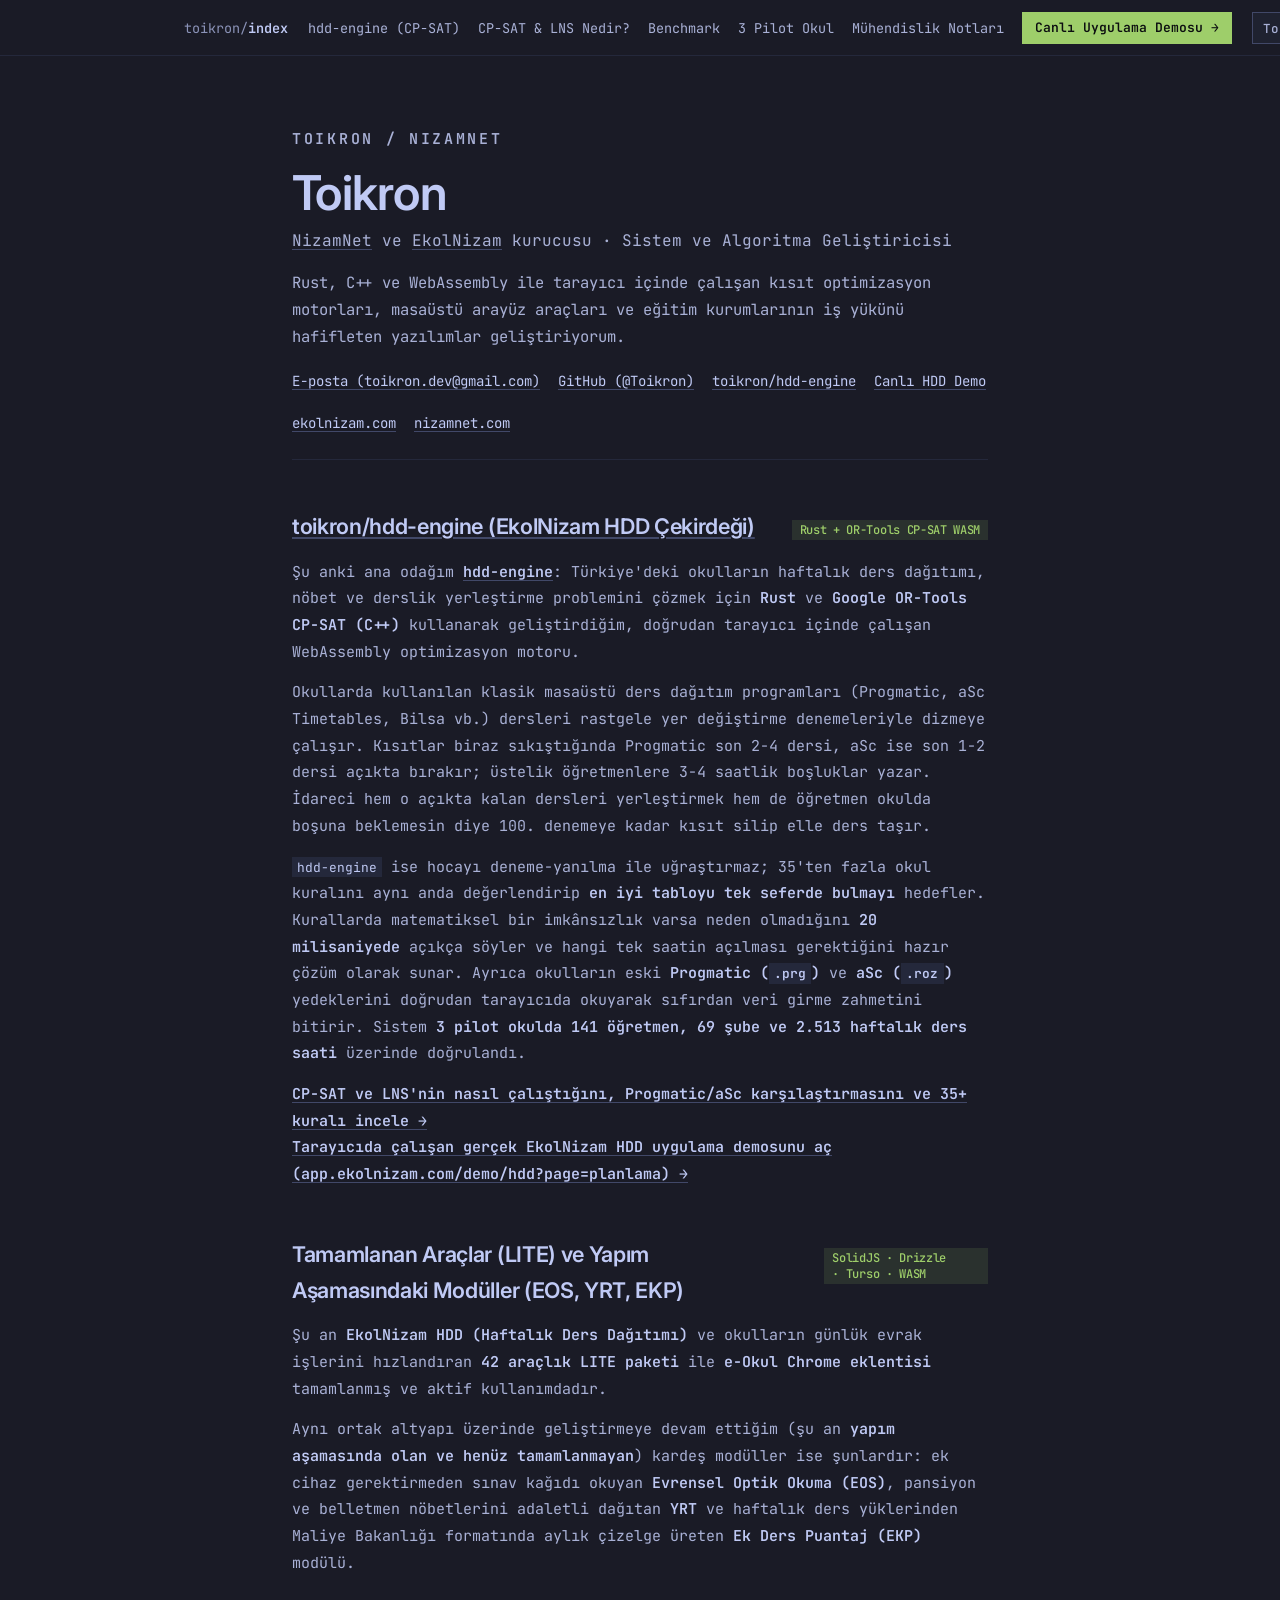
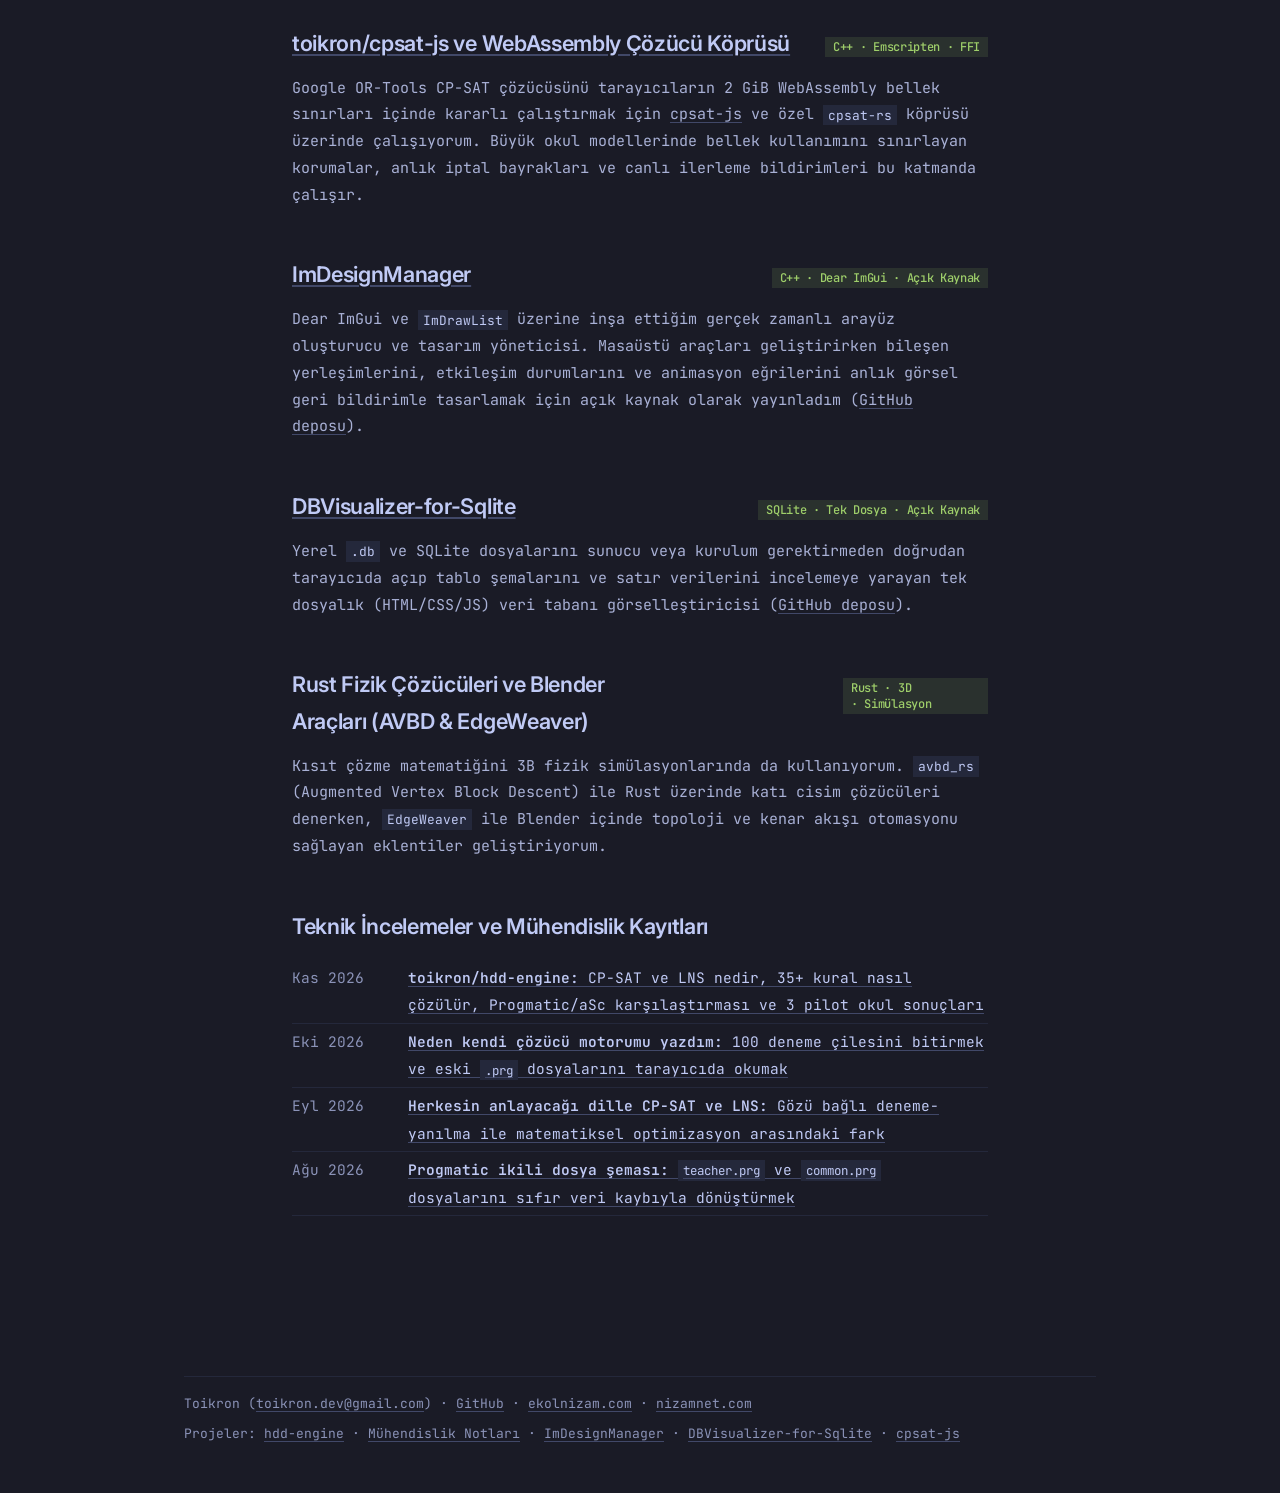
==== commit b47a6c81: "Add live app demo link (app.ekolnizam.com/demo/hdd?page=planlama) and solved workspace screenshots" ====
--- a/index.html
+++ b/index.html
@@ -26,7 +26,7 @@
         <a class="hide-sm" href="/hdd-engine/#measured">Benchmark</a>
         <a class="hide-sm" href="/hdd-engine/#pilot">3 Pilot Okul</a>
         <a class="hide-sm" href="/hdd-engine/neden/">Mühendislik Notları</a>
-        <a class="sponsor-button" href="/hdd-engine/#live-demo">Canlı Demo →</a>
+        <a class="sponsor-button" href="https://app.ekolnizam.com/demo/hdd?page=planlama" target="_blank" rel="noopener">Canlı Uygulama Demosu →</a>
       </nav>
       <label class="theme">
         <select class="theme-select" id="theme" aria-label="Tema seçimi">
@@ -51,6 +51,7 @@
         <a href="mailto:toikron.dev@gmail.com">E-posta (toikron.dev@gmail.com)</a>
         <a href="https://github.com/Toikron">GitHub (@Toikron)</a>
         <a href="/hdd-engine/">toikron/hdd-engine</a>
+        <a href="https://app.ekolnizam.com/demo/hdd?page=planlama">Canlı HDD Demo</a>
         <a href="https://ekolnizam.com">ekolnizam.com</a>
         <a href="https://nizamnet.com">nizamnet.com</a>
       </div>
@@ -70,7 +71,8 @@
       <code>hdd-engine</code> ise hocayı deneme-yanılma ile uğraştırmaz; 35'ten fazla okul kuralını aynı anda değerlendirip <strong>en iyi tabloyu tek seferde bulmayı</strong> hedefler. Kurallarda matematiksel bir imkânsızlık varsa neden olmadığını <strong>20 milisaniyede</strong> açıkça söyler ve hangi tek saatin açılması gerektiğini hazır çözüm olarak sunar. Ayrıca okulların eski <strong>Progmatic (<code>.prg</code>)</strong> ve <strong>aSc (<code>.roz</code>)</strong> yedeklerini doğrudan tarayıcıda okuyarak sıfırdan veri girme zahmetini bitirir. Sistem <strong>3 pilot okulda 141 öğretmen, 69 şube ve 2.513 haftalık ders saati</strong> üzerinde doğrulandı.
     </p>
     <p>
-      <a href="/hdd-engine/"><strong>CP-SAT ve LNS'nin nasıl çalıştığını, Progmatic/aSc karşılaştırmasını, 35+ kuralı ve canlı demoyu incele →</strong></a>
+      <a href="/hdd-engine/"><strong>CP-SAT ve LNS'nin nasıl çalıştığını, Progmatic/aSc karşılaştırmasını ve 35+ kuralı incele →</strong></a><br>
+      <a href="https://app.ekolnizam.com/demo/hdd?page=planlama" target="_blank" rel="noopener"><strong>Tarayıcıda çalışan gerçek EkolNizam HDD uygulama demosunu aç (app.ekolnizam.com/demo/hdd?page=planlama) →</strong></a>
     </p>
 
     <h2 id="ekolnizam-ekosistem">
